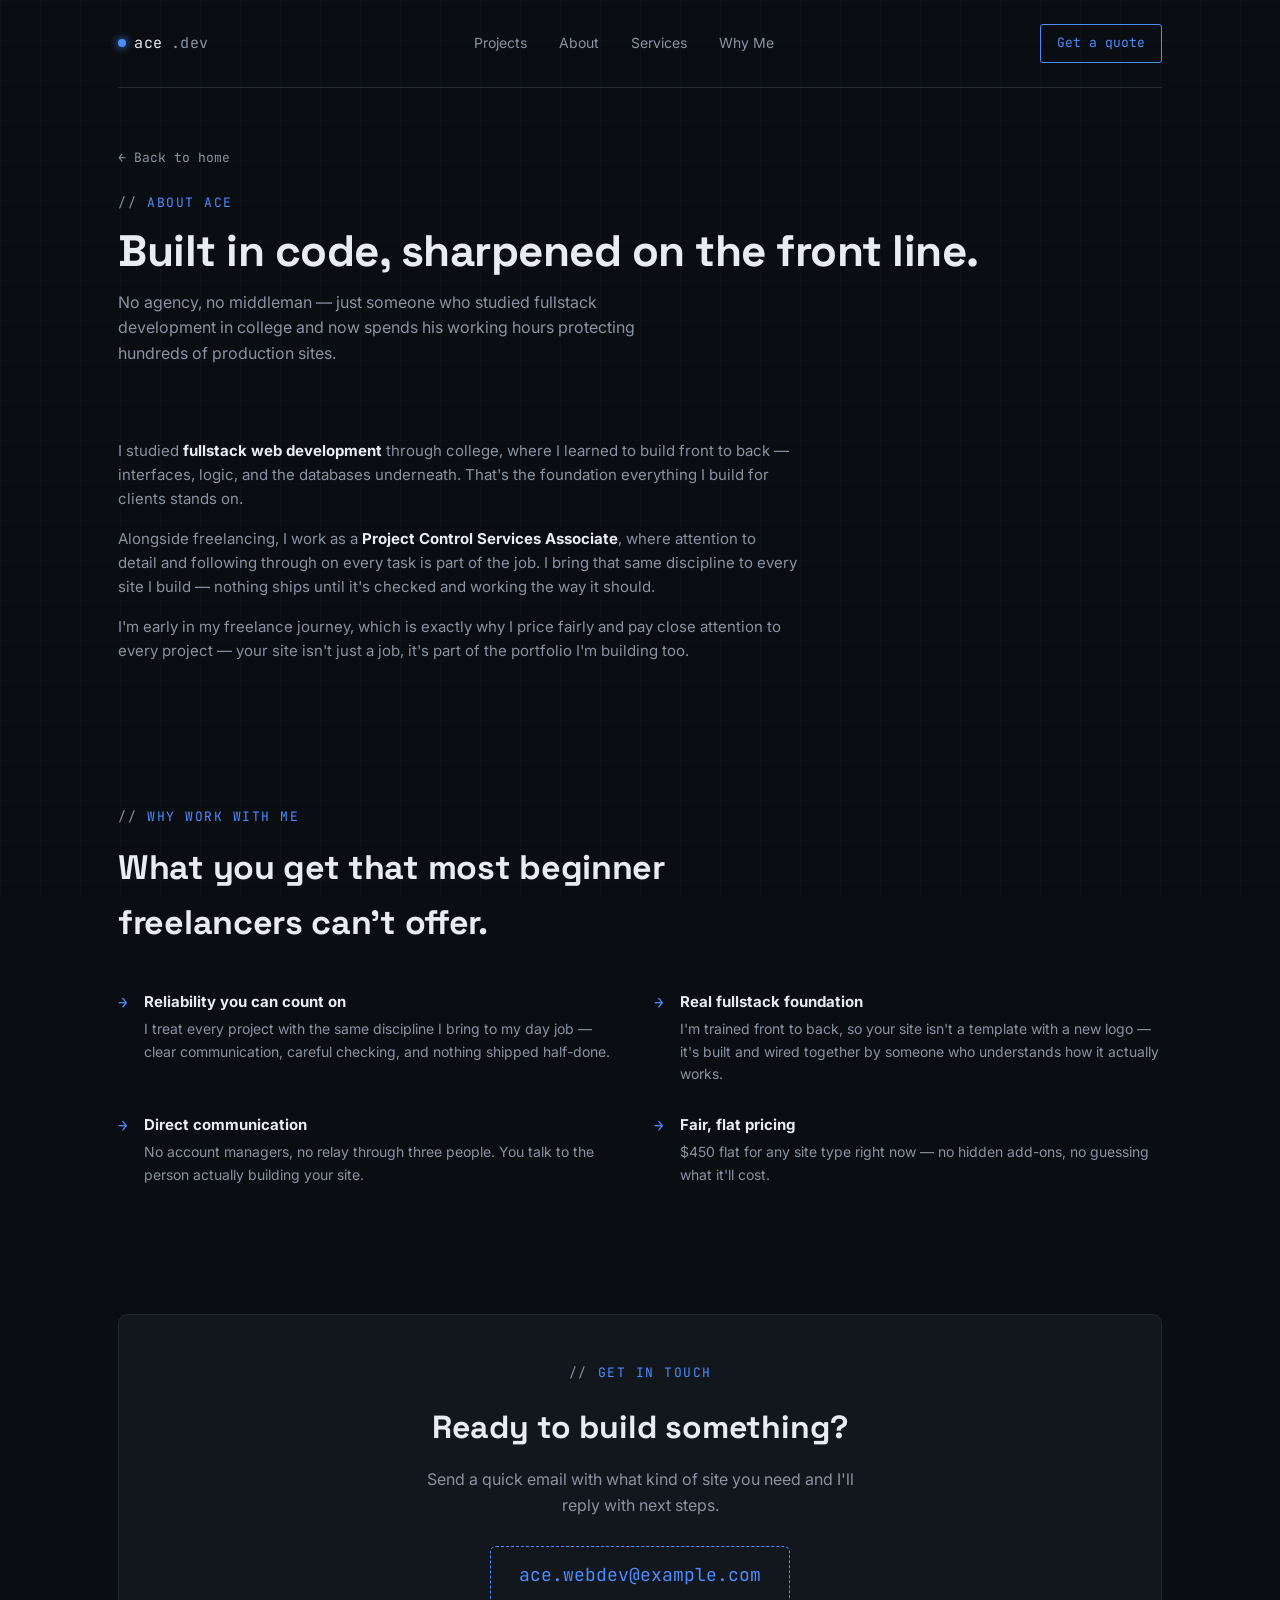
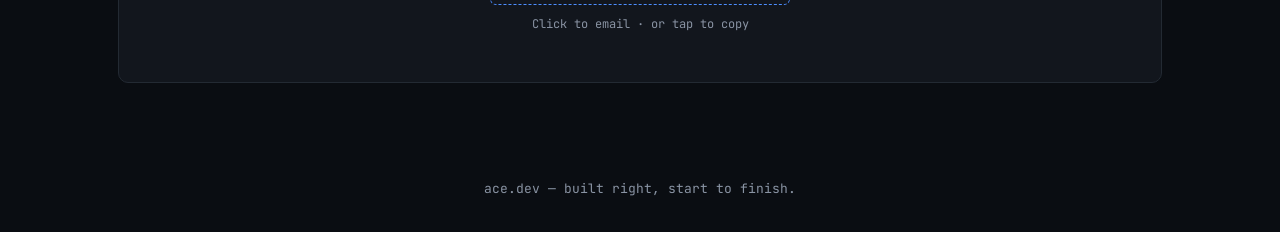
==== about.html @ 9532e52e "Add files via upload" ====
<!DOCTYPE html>
<html lang="en">
<head>
<meta charset="UTF-8">
<meta name="viewport" content="width=device-width, initial-scale=1.0">
<title>About — Ace</title>
<link rel="preconnect" href="https://fonts.googleapis.com">
<link href="https://fonts.googleapis.com/css2?family=Space+Grotesk:wght@400;500;700&family=JetBrains+Mono:wght@400;500&family=Inter:wght@400;500;600&display=swap" rel="stylesheet">
<link rel="stylesheet" href="style.css">
</head>
<body>

<div class="wrap">
  <nav>
    <a href="index.html" class="logo"><span class="dot"></span>ace<span style="color:var(--muted)">.dev</span></a>
    <div class="navlinks">
      <a href="projects.html">Projects</a>
      <a href="about.html">About</a>
      <a href="index.html#services">Services</a>
      <a href="index.html#why">Why Me</a>
    </div>
    <a href="index.html#contact" class="nav-cta">Get a quote</a>
  </nav>

  <div class="page-header">
    <a href="index.html" class="back-link">← Back to home</a>
    <div class="eyebrow">About Ace</div>
    <h1>Built in code, sharpened on the front line.</h1>
    <p>No agency, no middleman — just someone who studied fullstack development in college and now spends his working hours protecting hundreds of production sites.</p>
  </div>

  <section style="border-bottom:none;">
    <div class="about-grid" style="grid-template-columns:1fr; max-width:680px;">
      <div class="about-text">
        <p>I studied <strong>fullstack web development</strong> through college, where I learned to build front to back — interfaces, logic, and the databases underneath. That's the foundation everything I build for clients stands on.</p>
        <p>Alongside freelancing, I work as a <strong>Project Control Services Associate</strong>, where attention to detail and following through on every task is part of the job. I bring that same discipline to every site I build — nothing ships until it's checked and working the way it should.</p>
        <p>I'm early in my freelance journey, which is exactly why I price fairly and pay close attention to every project — your site isn't just a job, it's part of the portfolio I'm building too.</p>
      </div>
    </div>
  </section>

  <section id="why" style="border-bottom:none;">
    <div class="section-head">
      <div class="eyebrow">Why work with me</div>
      <h2>What you get that most beginner freelancers can't offer.</h2>
    </div>
    <div class="why-grid">
      <div class="why-item">
        <div class="mark">→</div>
        <div><h4>Reliability you can count on</h4><p>I treat every project with the same discipline I bring to my day job — clear communication, careful checking, and nothing shipped half-done.</p></div>
      </div>
      <div class="why-item">
        <div class="mark">→</div>
        <div><h4>Real fullstack foundation</h4><p>I'm trained front to back, so your site isn't a template with a new logo — it's built and wired together by someone who understands how it actually works.</p></div>
      </div>
      <div class="why-item">
        <div class="mark">→</div>
        <div><h4>Direct communication</h4><p>No account managers, no relay through three people. You talk to the person actually building your site.</p></div>
      </div>
      <div class="why-item">
        <div class="mark">→</div>
        <div><h4>Fair, flat pricing</h4><p>$450 flat for any site type right now — no hidden add-ons, no guessing what it'll cost.</p></div>
      </div>
    </div>
  </section>

  <section style="border-bottom:none;">
    <div class="contact-panel">
      <div class="eyebrow" style="justify-content:center;">Get in touch</div>
      <h2>Ready to build something?</h2>
      <p>Send a quick email with what kind of site you need and I'll reply with next steps.</p>
      <a class="email-box" id="emailBox" href="mailto:ace.webdev@example.com">ace.webdev@example.com</a>
      <div class="copy-hint">Click to email · or tap to copy</div>
    </div>
  </section>
</div>

<footer>ace.dev — built right, start to finish.</footer>

<script>
  document.getElementById('emailBox').addEventListener('click', function(e){
    navigator.clipboard && navigator.clipboard.writeText('ace.webdev@example.com');
  });
</script>

</body>
</html>
---- style.css ----
:root{
    --bg: #0A0D12;
    --bg-panel: #12161D;
    --bg-panel-2: #161B23;
    --line: #232A33;
    --text: #E9EDF2;
    --muted: #8993A3;
    --teal: #4C8DFF;
    --amber: #C9A45C;
    --danger: #E5685F;
    --font-display: 'Space Grotesk', sans-serif;
    --font-body: 'Inter', sans-serif;
    --font-mono: 'JetBrains Mono', monospace;
  }
  *{box-sizing:border-box; margin:0; padding:0;}
  html{scroll-behavior:smooth;}
  body{
    background:var(--bg);
    color:var(--text);
    font-family:var(--font-body);
    line-height:1.6;
    -webkit-font-smoothing:antialiased;
  }
  body::before{
    content:"";
    position:fixed; inset:0;
    background-image:
      linear-gradient(rgba(94,234,212,0.025) 1px, transparent 1px),
      linear-gradient(90deg, rgba(94,234,212,0.025) 1px, transparent 1px);
    background-size: 40px 40px;
    pointer-events:none;
    z-index:0;
  }
  a{color:inherit; text-decoration:none;}
  .wrap{max-width:1100px; margin:0 auto; padding:0 28px; position:relative; z-index:1;}

  /* NAV */
  nav{
    display:flex; align-items:center; justify-content:space-between;
    padding:24px 0; border-bottom:1px solid var(--line);
  }
  .logo{
    font-family:var(--font-mono); font-size:15px; letter-spacing:0.5px; color:var(--text);
    display:flex; align-items:center; gap:8px;
  }
  .logo .dot{width:8px; height:8px; border-radius:50%; background:var(--teal); box-shadow:0 0 8px var(--teal); display:inline-block;}
  .navlinks{display:flex; gap:32px; font-size:14px; color:var(--muted);}
  .navlinks a:hover{color:var(--teal);}
  .nav-cta{
    font-family:var(--font-mono); font-size:13px; padding:8px 16px;
    border:1px solid var(--teal); border-radius:3px; color:var(--teal);
    transition:all .2s;
  }
  .nav-cta:hover{background:var(--teal); color:#0B0F14;}

  @media(max-width:680px){ .navlinks{display:none;} }

  /* HERO */
  .hero{padding:80px 0 60px;}
  @media(max-width:880px){ .hero{padding:48px 0 40px;} }
  .hero-inner{max-width:640px;}

  .eyebrow{
    font-family:var(--font-mono); font-size:13px; color:var(--teal);
    text-transform:uppercase; letter-spacing:1.5px; margin-bottom:18px;
    display:flex; align-items:center; gap:10px;
  }
  .eyebrow::before{content:"//"; color:var(--muted);}

  h1{
    font-family:var(--font-display); font-weight:700;
    font-size:clamp(34px, 5vw, 54px); line-height:1.1; letter-spacing:-0.5px;
    margin-bottom:22px;
  }
  h1 .accent{color:var(--teal);}

  .hero p.lead{font-size:17px; color:var(--muted); max-width:480px; margin-bottom:32px;}

  .hero-ctas{display:flex; gap:14px; flex-wrap:wrap;}
  .btn-primary{
    font-family:var(--font-mono); font-size:14px; font-weight:500;
    background:var(--teal); color:#0B0F14; padding:14px 26px; border-radius:3px;
    transition:transform .15s, box-shadow .15s; display:inline-block;
  }
  .btn-primary:hover{transform:translateY(-2px); box-shadow:0 6px 24px rgba(94,234,212,0.25);}
  .btn-secondary{
    font-family:var(--font-mono); font-size:14px;
    border:1px solid var(--line); color:var(--text); padding:14px 26px; border-radius:3px;
    transition:border-color .15s;
  }
  .btn-secondary:hover{border-color:var(--muted);}

  /* PROJECT CARDS - signature element: browser-frame mockups */
  .projects-grid{display:grid; grid-template-columns:repeat(2,1fr); gap:24px;}
  @media(max-width:780px){.projects-grid{grid-template-columns:1fr;}}

  .project-card{
    background:var(--bg-panel); border:1px solid var(--line); border-radius:8px;
    overflow:hidden; transition:transform .2s, border-color .2s;
  }
  .project-card:hover{transform:translateY(-4px); border-color:rgba(94,234,212,0.4);}

  .browser-frame{
    background:var(--bg-panel-2); border-bottom:1px solid var(--line);
  }
  .browser-bar{
    display:flex; align-items:center; gap:8px; padding:10px 14px;
  }
  .browser-bar .tdot{width:9px; height:9px; border-radius:50%;}
  .browser-bar .tdot:nth-child(1){background:#FF6B6B;}
  .browser-bar .tdot:nth-child(2){background:#F5A623;}
  .browser-bar .tdot:nth-child(3){background:#5EEAD4;}
  .browser-url{
    flex:1; margin-left:6px; background:var(--bg); border:1px solid var(--line); border-radius:4px;
    padding:4px 10px; font-family:var(--font-mono); font-size:11px; color:var(--muted);
    overflow:hidden; white-space:nowrap; text-overflow:ellipsis;
  }
  .project-thumb{
    height:180px; display:flex; align-items:center; justify-content:center;
    background:
      repeating-linear-gradient(135deg, rgba(94,234,212,0.04) 0px, rgba(94,234,212,0.04) 2px, transparent 2px, transparent 14px);
    position:relative;
  }
  .project-thumb .placeholder-label{
    font-family:var(--font-mono); font-size:12px; color:var(--muted);
    border:1px dashed var(--line); padding:8px 16px; border-radius:4px;
  }
  .project-body{padding:20px 22px;}
  .project-body .ptag{
    font-family:var(--font-mono); font-size:11px; color:var(--teal);
    text-transform:uppercase; letter-spacing:0.5px; margin-bottom:8px; display:block;
  }
  .project-body h3{font-family:var(--font-display); font-size:18px; margin-bottom:8px;}
  .project-body p{color:var(--muted); font-size:14px; margin-bottom:14px;}
  .project-links{display:flex; gap:14px; font-family:var(--font-mono); font-size:12px;}
  .project-links a{color:var(--teal); border-bottom:1px solid transparent;}
  .project-links a:hover{border-bottom-color:var(--teal);}

  .add-project-note{
    margin-top:24px; text-align:center; font-family:var(--font-mono); font-size:13px;
    color:var(--muted); border:1px dashed var(--line); border-radius:8px; padding:18px;
  }

  /* PROJECT MOCKUP THUMBNAILS (sample screenshots) */
  .project-thumb{
    height:180px; padding:0; cursor:pointer; overflow:hidden;
    background:linear-gradient(180deg, var(--bg-panel-2), var(--bg-panel));
  }
  .project-thumb svg{width:100%; height:100%; display:block;}
  .confidential-badge{
    display:inline-flex; align-items:center; gap:5px;
    font-family:var(--font-mono); font-size:10.5px; color:var(--muted);
    border:1px solid var(--line); border-radius:20px; padding:3px 10px 3px 8px;
    margin-bottom:10px;
  }
  .confidential-badge .lock{color:var(--amber);}

  /* LIGHTBOX MODAL */
  .lightbox-overlay{
    position:fixed; inset:0; background:rgba(6,8,11,0.86);
    display:none; align-items:center; justify-content:center; z-index:100;
    padding:32px; backdrop-filter:blur(2px);
  }
  .lightbox-overlay.open{display:flex;}
  .lightbox-box{
    background:var(--bg-panel); border:1px solid var(--line); border-radius:10px;
    max-width:680px; width:100%; overflow:hidden; box-shadow:0 30px 80px rgba(0,0,0,0.5);
  }
  .lightbox-frame{background:var(--bg-panel-2); border-bottom:1px solid var(--line);}
  .lightbox-img{
    background:linear-gradient(180deg, var(--bg-panel-2), var(--bg-panel));
    aspect-ratio:4/2.4;
  }
  .lightbox-img svg{width:100%; height:100%; display:block;}
  .lightbox-info{padding:22px 26px;}
  .lightbox-info h3{font-family:var(--font-display); font-size:19px; margin-bottom:8px;}
  .lightbox-info p{color:var(--muted); font-size:14px; margin-bottom:12px;}
  .lightbox-close{
    position:absolute; top:18px; right:18px; font-family:var(--font-mono); font-size:13px;
    color:var(--muted); border:1px solid var(--line); border-radius:50%;
    width:32px; height:32px; display:flex; align-items:center; justify-content:center;
    cursor:pointer; background:var(--bg-panel);
  }
  .lightbox-close:hover{color:var(--teal); border-color:var(--teal);}
  .lightbox-wrap{position:relative;}

  /* PROJECTS TEASER (homepage) */
  .teaser-panel{
    background:var(--bg-panel); border:1px solid var(--line); border-radius:10px;
    padding:40px 44px; display:flex; align-items:center; justify-content:space-between; gap:32px;
    margin:48px 0;
  }
  @media(max-width:680px){.teaser-panel{flex-direction:column; align-items:flex-start; text-align:left;}}
  .teaser-text h2{font-family:var(--font-display); font-size:24px; margin-bottom:8px;}
  .teaser-text p{color:var(--muted); font-size:14px; max-width:380px;}

  /* PROJECTS PAGE */
  .page-header{padding:56px 0 8px;}
  .page-header .eyebrow{margin-bottom:14px;}
  .page-header h1{font-family:var(--font-display); font-size:clamp(30px,4.5vw,44px); font-weight:700; letter-spacing:-0.5px; margin-bottom:14px;}
  .page-header p{color:var(--muted); font-size:16px; max-width:520px;}
  .back-link{
    display:inline-flex; align-items:center; gap:6px; font-family:var(--font-mono);
    font-size:13px; color:var(--muted); margin-bottom:24px;
  }
  .back-link:hover{color:var(--teal);}
  .filter-row{display:flex; gap:10px; margin:32px 0; flex-wrap:wrap;}
  .filter-chip{
    font-family:var(--font-mono); font-size:12px; color:var(--muted);
    border:1px solid var(--line); border-radius:20px; padding:7px 16px; cursor:pointer;
    transition:all .15s; background:none;
  }
  .filter-chip:hover{border-color:var(--teal); color:var(--teal);}
  .filter-chip.active{background:var(--teal); color:#0B0F14; border-color:var(--teal);}

  /* SECTIONS */
  section{padding:64px 0; border-bottom:1px solid var(--line);}
  .section-head{margin-bottom:40px; max-width:600px;}
  .section-head .eyebrow{margin-bottom:14px;}
  .section-head h2{font-family:var(--font-display); font-size:clamp(26px,3.4vw,34px); font-weight:700; letter-spacing:-0.3px; margin-bottom:12px;}
  .section-head p{color:var(--muted); font-size:15px;}

  /* ABOUT */
  .about-grid{display:grid; grid-template-columns:1fr 1fr; gap:48px; align-items:start;}
  @media(max-width:780px){.about-grid{grid-template-columns:1fr;}}
  .about-text p{color:var(--muted); margin-bottom:16px; font-size:15px;}
  .about-text strong{color:var(--text);}
  .stat-grid{display:grid; grid-template-columns:1fr 1fr; gap:1px; background:var(--line); border:1px solid var(--line); border-radius:6px; overflow:hidden;}
  .stat-card{background:var(--bg-panel); padding:24px 20px;}
  .stat-card .num{font-family:var(--font-mono); font-size:28px; color:var(--teal); font-weight:500;}
  .stat-card .cap{font-size:13px; color:var(--muted); margin-top:6px;}

  /* SERVICES */
  .services-grid{display:grid; grid-template-columns:repeat(3,1fr); gap:1px; background:var(--line); border:1px solid var(--line); border-radius:8px; overflow:hidden;}
  @media(max-width:780px){.services-grid{grid-template-columns:1fr;}}
  .service-card{background:var(--bg-panel); padding:32px 26px; transition:background .2s;}
  .service-card:hover{background:var(--bg-panel-2);}
  .service-card .icon{
    font-family:var(--font-mono); font-size:12px; color:var(--teal);
    border:1px solid var(--teal); width:32px; height:32px; border-radius:6px;
    display:flex; align-items:center; justify-content:center; margin-bottom:18px;
  }
  .service-card h3{font-family:var(--font-display); font-size:18px; margin-bottom:10px;}
  .service-card p{color:var(--muted); font-size:14px; margin-bottom:14px;}
  .service-card .price{font-family:var(--font-mono); font-size:13px; color:var(--amber);}

  /* PROCESS */
  .process-list{display:flex; flex-direction:column;}
  .process-item{
    display:grid; grid-template-columns:60px 1fr; gap:20px;
    padding:22px 0; border-top:1px solid var(--line);
  }
  .process-item:last-child{border-bottom:1px solid var(--line);}
  .process-item .pnum{font-family:var(--font-mono); color:var(--teal); font-size:14px; padding-top:2px;}
  .process-item h4{font-family:var(--font-display); font-size:17px; margin-bottom:6px;}
  .process-item p{color:var(--muted); font-size:14px; max-width:560px;}

  /* WHY */
  .why-grid{display:grid; grid-template-columns:repeat(2,1fr); gap:28px;}
  @media(max-width:780px){.why-grid{grid-template-columns:1fr;}}
  .why-item{display:flex; gap:16px;}
  .why-item .mark{font-family:var(--font-mono); color:var(--teal); flex-shrink:0;}
  .why-item h4{font-size:15px; margin-bottom:4px;}
  .why-item p{color:var(--muted); font-size:14px;}

  /* CONTACT */
  .contact-panel{
    background:var(--bg-panel); border:1px solid var(--line); border-radius:10px;
    padding:48px; text-align:center;
  }
  .contact-panel h2{font-family:var(--font-display); font-size:clamp(24px,3.5vw,32px); margin-bottom:14px;}
  .contact-panel p{color:var(--muted); margin-bottom:28px; max-width:440px; margin-left:auto; margin-right:auto;}
  .email-box{
    font-family:var(--font-mono); font-size:18px; color:var(--teal);
    border:1px dashed var(--teal); display:inline-block; padding:14px 28px;
    border-radius:6px; margin-bottom:10px; transition:background .2s;
  }
  .email-box:hover{background:rgba(94,234,212,0.06);}
  .copy-hint{font-size:12px; color:var(--muted); font-family:var(--font-mono);}

  footer{padding:32px 0; text-align:center; color:var(--muted); font-size:13px; font-family:var(--font-mono);}
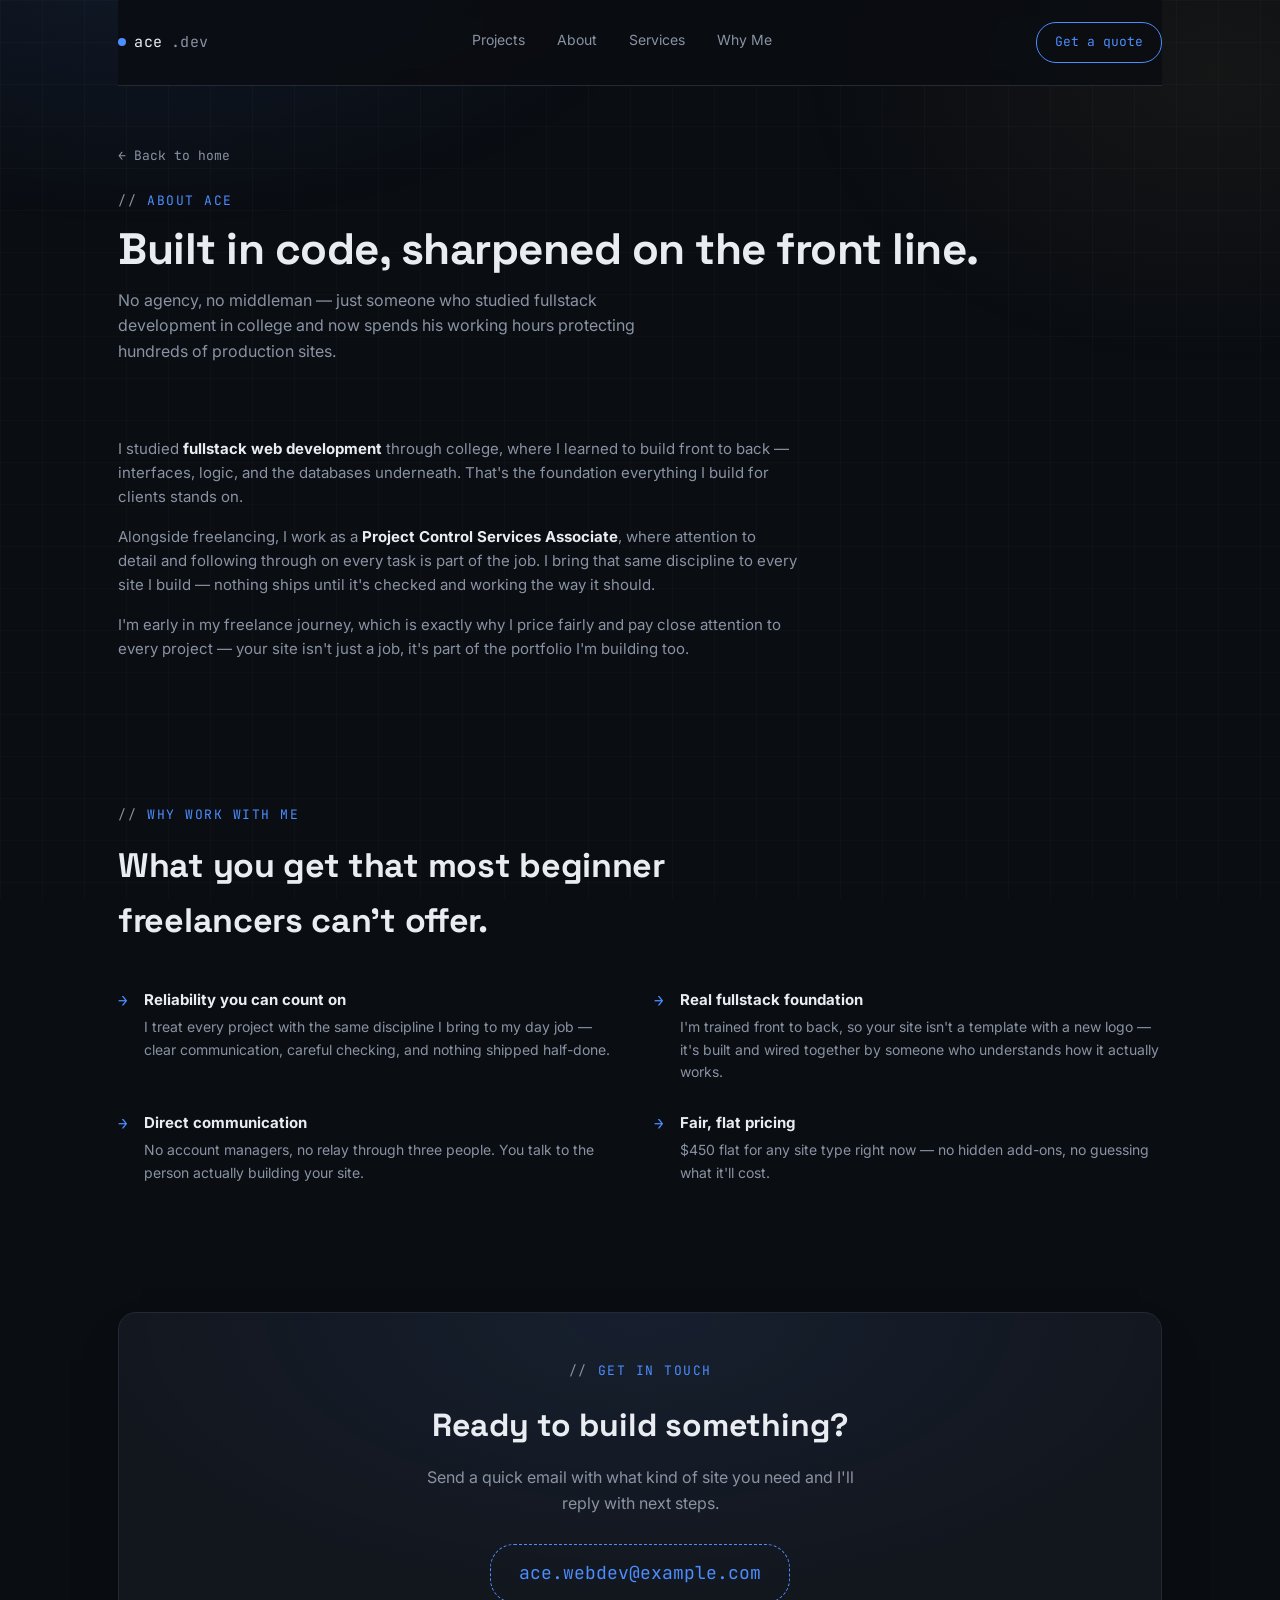
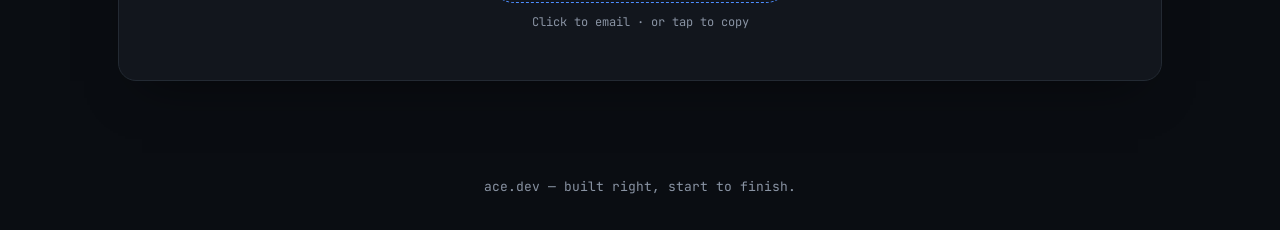
==== commit 2c0cf5ac: "Add files via upload" ====
--- a/about.html
+++ b/about.html
@@ -30,7 +30,7 @@
   </div>
 
   <section style="border-bottom:none;">
-    <div class="about-grid" style="grid-template-columns:1fr; max-width:680px;">
+    <div class="about-grid reveal" style="grid-template-columns:1fr; max-width:680px;">
       <div class="about-text">
         <p>I studied <strong>fullstack web development</strong> through college, where I learned to build front to back — interfaces, logic, and the databases underneath. That's the foundation everything I build for clients stands on.</p>
         <p>Alongside freelancing, I work as a <strong>Project Control Services Associate</strong>, where attention to detail and following through on every task is part of the job. I bring that same discipline to every site I build — nothing ships until it's checked and working the way it should.</p>
@@ -44,7 +44,7 @@
       <div class="eyebrow">Why work with me</div>
       <h2>What you get that most beginner freelancers can't offer.</h2>
     </div>
-    <div class="why-grid">
+    <div class="why-grid reveal-stagger">
       <div class="why-item">
         <div class="mark">→</div>
         <div><h4>Reliability you can count on</h4><p>I treat every project with the same discipline I bring to my day job — clear communication, careful checking, and nothing shipped half-done.</p></div>
@@ -65,7 +65,7 @@
   </section>
 
   <section style="border-bottom:none;">
-    <div class="contact-panel">
+    <div class="contact-panel reveal">
       <div class="eyebrow" style="justify-content:center;">Get in touch</div>
       <h2>Ready to build something?</h2>
       <p>Send a quick email with what kind of site you need and I'll reply with next steps.</p>
@@ -81,6 +81,17 @@
   document.getElementById('emailBox').addEventListener('click', function(e){
     navigator.clipboard && navigator.clipboard.writeText('ace.webdev@example.com');
   });
+
+  const revealEls = document.querySelectorAll('.reveal, .reveal-stagger');
+  const revealObserver = new IntersectionObserver((entries) => {
+    entries.forEach(entry => {
+      if(entry.isIntersecting){
+        entry.target.classList.add('is-visible');
+        revealObserver.unobserve(entry.target);
+      }
+    });
+  }, { threshold: 0.15, rootMargin: '0px 0px -40px 0px' });
+  revealEls.forEach(el => revealObserver.observe(el));
 </script>
 
 </body>
--- a/style.css
+++ b/style.css
@@ -20,45 +20,119 @@
     font-family:var(--font-body);
     line-height:1.6;
     -webkit-font-smoothing:antialiased;
+    overflow-x:hidden;
   }
   body::before{
     content:"";
     position:fixed; inset:0;
-    background-image:
-      linear-gradient(rgba(94,234,212,0.025) 1px, transparent 1px),
-      linear-gradient(90deg, rgba(94,234,212,0.025) 1px, transparent 1px);
-    background-size: 40px 40px;
+    background:
+      radial-gradient(900px 500px at 12% -8%, rgba(76,141,255,0.10), transparent 60%),
+      radial-gradient(700px 500px at 95% 8%, rgba(201,164,92,0.06), transparent 60%),
+      linear-gradient(rgba(255,255,255,0.018) 1px, transparent 1px),
+      linear-gradient(90deg, rgba(255,255,255,0.018) 1px, transparent 1px);
+    background-size: auto, auto, 42px 42px, 42px 42px;
     pointer-events:none;
     z-index:0;
   }
   a{color:inherit; text-decoration:none;}
   .wrap{max-width:1100px; margin:0 auto; padding:0 28px; position:relative; z-index:1;}
+
+  /* SCROLL REVEAL */
+  .reveal{
+    opacity:0; transform:translateY(18px);
+    transition:opacity .6s cubic-bezier(.21,.6,.27,1), transform .6s cubic-bezier(.21,.6,.27,1);
+  }
+  .reveal.is-visible{opacity:1; transform:translateY(0);}
+  .reveal-stagger > *{
+    opacity:0; transform:translateY(16px);
+    transition:opacity .55s cubic-bezier(.21,.6,.27,1), transform .55s cubic-bezier(.21,.6,.27,1);
+  }
+  .reveal-stagger.is-visible > *{opacity:1; transform:translateY(0);}
+  .reveal-stagger.is-visible > *:nth-child(1){transition-delay:.03s;}
+  .reveal-stagger.is-visible > *:nth-child(2){transition-delay:.09s;}
+  .reveal-stagger.is-visible > *:nth-child(3){transition-delay:.15s;}
+  .reveal-stagger.is-visible > *:nth-child(4){transition-delay:.21s;}
+  .reveal-stagger.is-visible > *:nth-child(5){transition-delay:.27s;}
 
   /* NAV */
   nav{
     display:flex; align-items:center; justify-content:space-between;
-    padding:24px 0; border-bottom:1px solid var(--line);
+    padding:22px 0; border-bottom:1px solid var(--line);
+    position:sticky; top:0; background:rgba(10,13,18,0.82); backdrop-filter:blur(10px);
+    z-index:50;
   }
   .logo{
     font-family:var(--font-mono); font-size:15px; letter-spacing:0.5px; color:var(--text);
     display:flex; align-items:center; gap:8px;
   }
-  .logo .dot{width:8px; height:8px; border-radius:50%; background:var(--teal); box-shadow:0 0 8px var(--teal); display:inline-block;}
+  .logo .dot{
+    width:8px; height:8px; border-radius:50%; background:var(--teal);
+    box-shadow:0 0 0 0 rgba(76,141,255,0.5); display:inline-block;
+    animation:pulseDot 2.4s ease-out infinite;
+  }
+  @keyframes pulseDot{
+    0%{box-shadow:0 0 0 0 rgba(76,141,255,0.45);}
+    70%{box-shadow:0 0 0 7px rgba(76,141,255,0);}
+    100%{box-shadow:0 0 0 0 rgba(76,141,255,0);}
+  }
   .navlinks{display:flex; gap:32px; font-size:14px; color:var(--muted);}
-  .navlinks a:hover{color:var(--teal);}
+  .navlinks a{position:relative; padding-bottom:4px; transition:color .2s;}
+  .navlinks a::after{
+    content:""; position:absolute; left:0; bottom:0; width:0; height:1.5px;
+    background:var(--teal); transition:width .25s ease;
+  }
+  .navlinks a:hover{color:var(--text);}
+  .navlinks a:hover::after{width:100%;}
   .nav-cta{
-    font-family:var(--font-mono); font-size:13px; padding:8px 16px;
-    border:1px solid var(--teal); border-radius:3px; color:var(--teal);
-    transition:all .2s;
-  }
-  .nav-cta:hover{background:var(--teal); color:#0B0F14;}
+    font-family:var(--font-mono); font-size:13px; padding:9px 18px;
+    border:1px solid var(--teal); border-radius:20px; color:var(--teal);
+    transition:all .25s cubic-bezier(.21,.6,.27,1);
+  }
+  .nav-cta:hover{background:var(--teal); color:#0A0D12; box-shadow:0 4px 18px rgba(76,141,255,0.35); transform:translateY(-1px);}
 
   @media(max-width:680px){ .navlinks{display:none;} }
 
   /* HERO */
-  .hero{padding:80px 0 60px;}
-  @media(max-width:880px){ .hero{padding:48px 0 40px;} }
-  .hero-inner{max-width:640px;}
+  .hero{
+    padding:72px 0 60px; display:grid; grid-template-columns:1.05fr 0.95fr;
+    gap:48px; align-items:center;
+  }
+  @media(max-width:900px){ .hero{grid-template-columns:1fr; padding:40px 0 32px;} }
+  .hero-inner{max-width:560px;}
+
+  .hero-preview{position:relative;}
+  .browser-frame-live{
+    background:var(--bg-panel); border:1px solid var(--line); border-radius:14px;
+    overflow:hidden; box-shadow:0 30px 60px -20px rgba(0,0,0,0.55);
+    transform:perspective(1200px) rotateY(-3deg) rotateX(1deg);
+    transition:transform .4s cubic-bezier(.21,.6,.27,1);
+    animation:floatIn .8s cubic-bezier(.21,.6,.27,1) .15s both;
+  }
+  .browser-frame-live:hover{transform:perspective(1200px) rotateY(0deg) rotateX(0deg) scale(1.01);}
+  @keyframes floatIn{ from{opacity:0; transform:perspective(1200px) rotateY(-3deg) rotateX(1deg) translateY(20px);} to{opacity:1;} }
+  .browser-bar-live{
+    display:flex; align-items:center; gap:8px; padding:10px 14px;
+    background:var(--bg-panel-2); border-bottom:1px solid var(--line);
+  }
+  .browser-bar-live .tdot{width:9px; height:9px; border-radius:50%;}
+  .browser-bar-live .tdot:nth-child(1){background:#E5685F;}
+  .browser-bar-live .tdot:nth-child(2){background:#C9A45C;}
+  .browser-bar-live .tdot:nth-child(3){background:#4C8DFF;}
+  .browser-url-live{
+    flex:1; margin-left:6px; background:var(--bg); border:1px solid var(--line); border-radius:20px;
+    padding:4px 12px; font-family:var(--font-mono); font-size:11px; color:var(--muted);
+    overflow:hidden; white-space:nowrap; text-overflow:ellipsis;
+  }
+  .browser-frame-live img{width:100%; display:block; aspect-ratio:900/650; object-fit:cover; object-position:top;}
+  .live-badge{
+    position:absolute; bottom:-16px; left:24px;
+    background:var(--bg-panel); border:1px solid var(--line); border-radius:20px;
+    padding:8px 16px; font-family:var(--font-mono); font-size:11.5px; color:var(--text);
+    display:inline-flex; align-items:center; gap:8px;
+    box-shadow:0 12px 28px -10px rgba(0,0,0,0.5);
+    animation:floatIn .8s cubic-bezier(.21,.6,.27,1) .35s both;
+  }
+  .live-dot{width:7px; height:7px; border-radius:50%; background:#3DDC84; box-shadow:0 0 0 0 rgba(61,220,132,0.5); animation:pulseDot 2.4s ease-out infinite;}
 
   .eyebrow{
     font-family:var(--font-mono); font-size:13px; color:var(--teal);
@@ -71,34 +145,47 @@
     font-family:var(--font-display); font-weight:700;
     font-size:clamp(34px, 5vw, 54px); line-height:1.1; letter-spacing:-0.5px;
     margin-bottom:22px;
-  }
-  h1 .accent{color:var(--teal);}
-
-  .hero p.lead{font-size:17px; color:var(--muted); max-width:480px; margin-bottom:32px;}
-
-  .hero-ctas{display:flex; gap:14px; flex-wrap:wrap;}
+    animation:fadeUp .7s cubic-bezier(.21,.6,.27,1) both;
+  }
+  h1 .accent{
+    background:linear-gradient(90deg, var(--teal), #8BB4FF);
+    -webkit-background-clip:text; background-clip:text; color:transparent;
+  }
+  @keyframes fadeUp{ from{opacity:0; transform:translateY(14px);} to{opacity:1; transform:translateY(0);} }
+
+  .hero p.lead{
+    font-size:17px; color:var(--muted); max-width:480px; margin-bottom:32px;
+    animation:fadeUp .7s cubic-bezier(.21,.6,.27,1) .1s both;
+  }
+
+  .hero-ctas{display:flex; gap:14px; flex-wrap:wrap; animation:fadeUp .7s cubic-bezier(.21,.6,.27,1) .2s both;}
   .btn-primary{
     font-family:var(--font-mono); font-size:14px; font-weight:500;
-    background:var(--teal); color:#0B0F14; padding:14px 26px; border-radius:3px;
-    transition:transform .15s, box-shadow .15s; display:inline-block;
-  }
-  .btn-primary:hover{transform:translateY(-2px); box-shadow:0 6px 24px rgba(94,234,212,0.25);}
+    background:var(--teal); color:#0A0D12; padding:14px 26px; border-radius:24px;
+    transition:transform .2s cubic-bezier(.21,.6,.27,1), box-shadow .2s; display:inline-block;
+  }
+  .btn-primary:hover{transform:translateY(-2px) scale(1.015); box-shadow:0 10px 28px rgba(76,141,255,0.3);}
   .btn-secondary{
     font-family:var(--font-mono); font-size:14px;
-    border:1px solid var(--line); color:var(--text); padding:14px 26px; border-radius:3px;
-    transition:border-color .15s;
-  }
-  .btn-secondary:hover{border-color:var(--muted);}
+    border:1px solid var(--line); color:var(--text); padding:14px 26px; border-radius:24px;
+    transition:border-color .2s, transform .2s;
+  }
+  .btn-secondary:hover{border-color:var(--muted); transform:translateY(-2px);}
 
   /* PROJECT CARDS - signature element: browser-frame mockups */
   .projects-grid{display:grid; grid-template-columns:repeat(2,1fr); gap:24px;}
   @media(max-width:780px){.projects-grid{grid-template-columns:1fr;}}
 
   .project-card{
-    background:var(--bg-panel); border:1px solid var(--line); border-radius:8px;
-    overflow:hidden; transition:transform .2s, border-color .2s;
-  }
-  .project-card:hover{transform:translateY(-4px); border-color:rgba(94,234,212,0.4);}
+    background:var(--bg-panel); border:1px solid var(--line); border-radius:14px;
+    overflow:hidden; transition:transform .3s cubic-bezier(.21,.6,.27,1), box-shadow .3s, border-color .3s;
+    box-shadow:0 1px 0 rgba(255,255,255,0.02) inset;
+  }
+  .project-card:hover{
+    transform:translateY(-6px);
+    border-color:rgba(76,141,255,0.4);
+    box-shadow:0 20px 40px -16px rgba(0,0,0,0.5), 0 0 0 1px rgba(76,141,255,0.08);
+  }
 
   .browser-frame{
     background:var(--bg-panel-2); border-bottom:1px solid var(--line);
@@ -111,7 +198,7 @@
   .browser-bar .tdot:nth-child(2){background:#F5A623;}
   .browser-bar .tdot:nth-child(3){background:#5EEAD4;}
   .browser-url{
-    flex:1; margin-left:6px; background:var(--bg); border:1px solid var(--line); border-radius:4px;
+    flex:1; margin-left:6px; background:var(--bg); border:1px solid var(--line); border-radius:12px;
     padding:4px 10px; font-family:var(--font-mono); font-size:11px; color:var(--muted);
     overflow:hidden; white-space:nowrap; text-overflow:ellipsis;
   }
@@ -123,7 +210,7 @@
   }
   .project-thumb .placeholder-label{
     font-family:var(--font-mono); font-size:12px; color:var(--muted);
-    border:1px dashed var(--line); padding:8px 16px; border-radius:4px;
+    border:1px dashed var(--line); padding:8px 16px; border-radius:12px;
   }
   .project-body{padding:20px 22px;}
   .project-body .ptag{
@@ -138,7 +225,7 @@
 
   .add-project-note{
     margin-top:24px; text-align:center; font-family:var(--font-mono); font-size:13px;
-    color:var(--muted); border:1px dashed var(--line); border-radius:8px; padding:18px;
+    color:var(--muted); border:1px dashed var(--line); border-radius:12px; padding:18px;
   }
 
   /* PROJECT MOCKUP THUMBNAILS (sample screenshots) */
@@ -159,13 +246,16 @@
   .lightbox-overlay{
     position:fixed; inset:0; background:rgba(6,8,11,0.86);
     display:none; align-items:center; justify-content:center; z-index:100;
-    padding:32px; backdrop-filter:blur(2px);
-  }
-  .lightbox-overlay.open{display:flex;}
+    padding:32px; backdrop-filter:blur(4px);
+    opacity:0; transition:opacity .25s ease;
+  }
+  .lightbox-overlay.open{display:flex; opacity:1;}
   .lightbox-box{
-    background:var(--bg-panel); border:1px solid var(--line); border-radius:10px;
+    background:var(--bg-panel); border:1px solid var(--line); border-radius:16px;
     max-width:680px; width:100%; overflow:hidden; box-shadow:0 30px 80px rgba(0,0,0,0.5);
-  }
+    transform:scale(.94) translateY(10px); transition:transform .3s cubic-bezier(.21,.6,.27,1);
+  }
+  .lightbox-overlay.open .lightbox-box{transform:scale(1) translateY(0);}
   .lightbox-frame{background:var(--bg-panel-2); border-bottom:1px solid var(--line);}
   .lightbox-img{
     background:linear-gradient(180deg, var(--bg-panel-2), var(--bg-panel));
@@ -186,10 +276,13 @@
 
   /* PROJECTS TEASER (homepage) */
   .teaser-panel{
-    background:var(--bg-panel); border:1px solid var(--line); border-radius:10px;
+    background:linear-gradient(145deg, var(--bg-panel-2), var(--bg-panel));
+    border:1px solid var(--line); border-radius:18px;
     padding:40px 44px; display:flex; align-items:center; justify-content:space-between; gap:32px;
-    margin:48px 0;
-  }
+    margin:48px 0; box-shadow:0 24px 48px -24px rgba(0,0,0,0.45);
+    transition:border-color .3s;
+  }
+  .teaser-panel:hover{border-color:rgba(76,141,255,0.3);}
   @media(max-width:680px){.teaser-panel{flex-direction:column; align-items:flex-start; text-align:left;}}
   .teaser-text h2{font-family:var(--font-display); font-size:24px; margin-bottom:8px;}
   .teaser-text p{color:var(--muted); font-size:14px; max-width:380px;}
@@ -208,10 +301,10 @@
   .filter-chip{
     font-family:var(--font-mono); font-size:12px; color:var(--muted);
     border:1px solid var(--line); border-radius:20px; padding:7px 16px; cursor:pointer;
-    transition:all .15s; background:none;
-  }
-  .filter-chip:hover{border-color:var(--teal); color:var(--teal);}
-  .filter-chip.active{background:var(--teal); color:#0B0F14; border-color:var(--teal);}
+    transition:all .25s cubic-bezier(.21,.6,.27,1); background:none;
+  }
+  .filter-chip:hover{border-color:var(--teal); color:var(--teal); transform:translateY(-1px);}
+  .filter-chip.active{background:var(--teal); color:#0A0D12; border-color:var(--teal); box-shadow:0 6px 16px rgba(76,141,255,0.3);}
 
   /* SECTIONS */
   section{padding:64px 0; border-bottom:1px solid var(--line);}
@@ -225,21 +318,35 @@
   @media(max-width:780px){.about-grid{grid-template-columns:1fr;}}
   .about-text p{color:var(--muted); margin-bottom:16px; font-size:15px;}
   .about-text strong{color:var(--text);}
-  .stat-grid{display:grid; grid-template-columns:1fr 1fr; gap:1px; background:var(--line); border:1px solid var(--line); border-radius:6px; overflow:hidden;}
-  .stat-card{background:var(--bg-panel); padding:24px 20px;}
+  .stat-grid{display:grid; grid-template-columns:1fr 1fr; gap:14px;}
+  .stat-card{
+    background:var(--bg-panel); border:1px solid var(--line); border-radius:14px; padding:24px 20px;
+    transition:transform .3s cubic-bezier(.21,.6,.27,1), border-color .3s, box-shadow .3s;
+  }
+  .stat-card:hover{transform:translateY(-4px); border-color:rgba(76,141,255,0.3); box-shadow:0 16px 32px -18px rgba(0,0,0,0.5);}
   .stat-card .num{font-family:var(--font-mono); font-size:28px; color:var(--teal); font-weight:500;}
   .stat-card .cap{font-size:13px; color:var(--muted); margin-top:6px;}
 
   /* SERVICES */
-  .services-grid{display:grid; grid-template-columns:repeat(3,1fr); gap:1px; background:var(--line); border:1px solid var(--line); border-radius:8px; overflow:hidden;}
+  .services-grid{display:grid; grid-template-columns:repeat(3,1fr); gap:16px; background:transparent; border:none; border-radius:0; overflow:visible;}
   @media(max-width:780px){.services-grid{grid-template-columns:1fr;}}
-  .service-card{background:var(--bg-panel); padding:32px 26px; transition:background .2s;}
-  .service-card:hover{background:var(--bg-panel-2);}
+  .service-card{
+    background:var(--bg-panel); border:1px solid var(--line); border-radius:14px;
+    padding:32px 26px; transition:transform .3s cubic-bezier(.21,.6,.27,1), box-shadow .3s, border-color .3s;
+  }
+  .service-card:hover{
+    transform:translateY(-5px);
+    border-color:rgba(76,141,255,0.35);
+    box-shadow:0 18px 36px -16px rgba(0,0,0,0.5);
+  }
   .service-card .icon{
     font-family:var(--font-mono); font-size:12px; color:var(--teal);
-    border:1px solid var(--teal); width:32px; height:32px; border-radius:6px;
+    border:1px solid var(--teal); width:34px; height:34px; border-radius:10px;
     display:flex; align-items:center; justify-content:center; margin-bottom:18px;
-  }
+    background:rgba(76,141,255,0.08);
+    transition:transform .3s cubic-bezier(.21,.6,.27,1);
+  }
+  .service-card:hover .icon{transform:scale(1.1) rotate(-4deg);}
   .service-card h3{font-family:var(--font-display); font-size:18px; margin-bottom:10px;}
   .service-card p{color:var(--muted); font-size:14px; margin-bottom:14px;}
   .service-card .price{font-family:var(--font-mono); font-size:13px; color:var(--amber);}
@@ -265,17 +372,24 @@
 
   /* CONTACT */
   .contact-panel{
-    background:var(--bg-panel); border:1px solid var(--line); border-radius:10px;
+    background:radial-gradient(600px 300px at 50% 0%, rgba(76,141,255,0.08), transparent), var(--bg-panel);
+    border:1px solid var(--line); border-radius:18px;
     padding:48px; text-align:center;
+    box-shadow:0 24px 48px -24px rgba(0,0,0,0.5);
   }
   .contact-panel h2{font-family:var(--font-display); font-size:clamp(24px,3.5vw,32px); margin-bottom:14px;}
   .contact-panel p{color:var(--muted); margin-bottom:28px; max-width:440px; margin-left:auto; margin-right:auto;}
   .email-box{
     font-family:var(--font-mono); font-size:18px; color:var(--teal);
     border:1px dashed var(--teal); display:inline-block; padding:14px 28px;
-    border-radius:6px; margin-bottom:10px; transition:background .2s;
-  }
-  .email-box:hover{background:rgba(94,234,212,0.06);}
+    border-radius:24px; margin-bottom:10px; transition:all .25s cubic-bezier(.21,.6,.27,1);
+  }
+  .email-box:hover{background:rgba(76,141,255,0.08); transform:translateY(-2px); box-shadow:0 10px 24px rgba(76,141,255,0.2);}
   .copy-hint{font-size:12px; color:var(--muted); font-family:var(--font-mono);}
 
   footer{padding:32px 0; text-align:center; color:var(--muted); font-size:13px; font-family:var(--font-mono);}
+
+/* PROCESS ITEM HOVER */
+.process-item{transition:padding-left .25s ease;}
+.process-item:hover{padding-left:6px;}
+.process-item:hover .pnum{color:#8BB4FF;}
